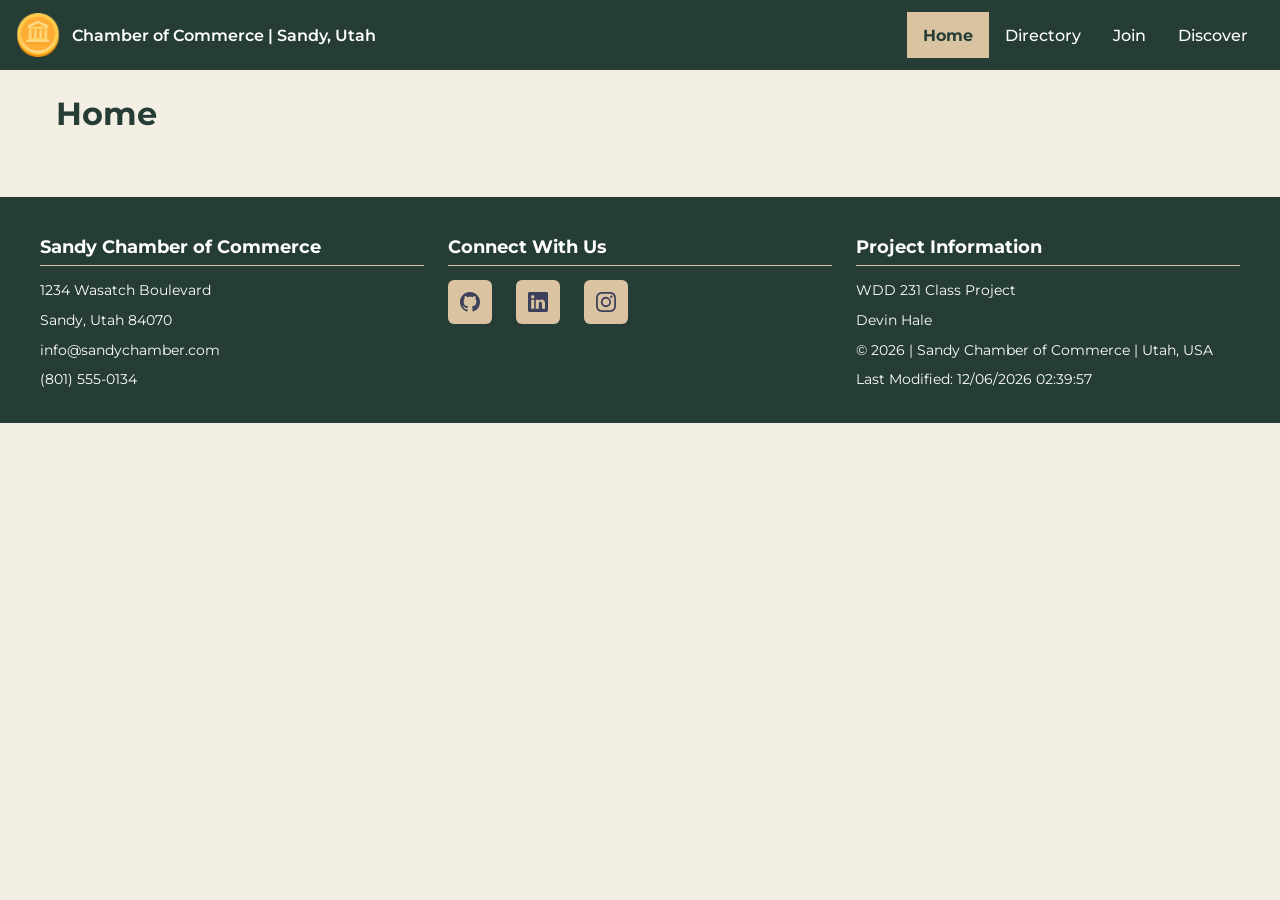
==== chamber/index.html @ 52a5d31c "wo03 Learning Activity ver1.2" ====
<!DOCTYPE html>
<html lang="en">
<head>
    <meta charset="UTF-8">
    <meta name="viewport" content="width=device-width, initial-scale=1.0">
    <title>Home | Sandy Chamber of Commerce</title>
    <meta name="author" content="Devin Hale">
    <meta name="description"
        content="Explore the Sandy Chamber of Commerce business directory to discover local businesses, services, and community members">
    
    <link rel="stylesheet" href="styles/small.css">
    <link rel="stylesheet" href="styles/larger.css">
    
    <link rel="shortcut icon" href="images/favicon.ico">
    
    <script src="scripts/date.js" defer></script>
    <script src="scripts/navigation.js" defer></script>
    
    <meta property="og:title" content="Sandy Chamber of Commerce Home">
    <meta property="og:description" content="Directory of the members of Sandy, Utah's Chamber of Commerce">
    <meta property="og:image" content="https://xylthien.github.io/wdd231/chamber/images/chamber-social.png">
    <meta property="og:url" content="https://xylthien.github.io/wdd231/chamber/directory.html">
    
    <link rel="preconnect" href="https://fonts.googleapis.com">
    <link rel="preconnect" href="https://fonts.gstatic.com" crossorigin>
    <link
        href="https://fonts.googleapis.com/css2?family=Cinzel:wght@400..900&family=Lora:ital,wght@0,400..700;1,400..700&family=Montserrat:ital,wght@0,100..900;1,100..900&family=Redaction+10:ital,wght@0,400;0,700;1,400&display=swap"
        rel="stylesheet">
</head>
<body>
    <header>
        <img src="images/favicon.ico" alt="Site Logo" width="44" height="44">
        <span>Chamber of Commerce | Sandy, Utah</span>
        <button id="ham-btn" class="hamburger" aria-label="Open navigation" aria-expanded="false"></button>
    
        <nav id="nav-bar" class="navigation">
            <ul>
                <li class="current"><a href="#" aria-current="page">Home</a></li>
                <li><a href="directory.html">Directory</a></li>
                <li><a href="#">Join</a></li>
                <li><a href="#">Discover</a></li>
            </ul>
        </nav>
    </header>
    <main>
        <h1>Home</h1>    
    </main>
    <footer>
        <div class="footer-content">
            <section class="contact-info">
                <h2>Sandy Chamber of Commerce</h2>
                <p>1234 Wasatch Boulevard</p>
                <p>Sandy, Utah 84070</p>
                <p><a href="mailto:info@sandychamber.com">info@sandychamber.com</a></p>
                <p><a href="tel:+18015550134">(801) 555-0134</a></p>
            </section>
            <section class="social">
                <h2>Connect With Us</h2>
                <div class="social-links">
                    <a href="https://github.com/xylthien/" target="_blank"><img src="images/github.svg" alt="Github"
                            width="16" height="16"></a>
                    <a href="https://www.linkedin.com/in/devin-hale-5644171a1/" target="_blank"><img
                            src="images/linkedin.svg" alt="Linked In" width="16" height="16"></a>
                    <a href="https://www.instagram.com/xylthien456/" target="_blank"><img src="images/instagram.svg"
                            alt="Instagram" width="16" height="16"></a>
                </div>
            </section>
    
            <section class="project-info">
                <h2>Project Information</h2>
                <p>WDD 231 Class Project</p>
                <p>Devin Hale</p>
                <p>&copy; <span id="currentYear"></span> | Sandy Chamber of Commerce | Utah, USA</p>
                <p>Last Modified: <span id="lastModified"></span></p>
            </section>
        </div>
    </footer>
</body>
</html>
---- chamber/styles/small.css ----
:root {
    /* Primary Colors */
    --primary-color: #263D35;
    --secondary-color: #D9C3A0;

    /* Background Colors */
    --background-color: #F4EFE5;
    --card-background: #FFFFFF;

    /* Text Colors */
    --text-color: #373737;
    --heading-color: #263D35;

    /* Borders and Accents */
    --border-color: #D9C3A0;
    --accent-color: #A66B45;

    /* Membership  Colors */
    --copper: #B87333;
    --silver: #A8A8A8;
    --gold: #D4A017;
}

/*********** UNIVERSAL ***********/

* {
    box-sizing: border-box;
}

body {
    margin: 0;
    background-color: var(--background-color);
    color: var(--text-color);
    font-family: "Montserrat", sans-serif;
}

main {
    max-width: 1200px;
    margin: 0 auto;
    padding: 1rem;
}

h1 {
    margin: 0.5rem 0 1rem;
}

h1, h2, h3 {
    color: var(--heading-color);
}

/*********** HEADER ***********/

header {
    display: grid;
    grid-template-columns: 44px 1fr 44px;
    align-items: center;
    gap: 0.75rem;
    padding: 0.75rem 1rem;
    background-color: var(--primary-color);
    color: white;
}

header img {
    width: 44px;
    height: 44px;
}

header span {
    font-size: 1rem;
    font-weight: 600;
}

.hamburger {
    width: 44px;
    height: 44px;
    border: 1px solid var(--secondary-color);
    border-radius: 6px;
    background-color: transparent;
    color: white;
    font-size: 1.5rem;
    cursor: pointer;
}

.hamburger::before {
    content: "☰";
}

/*********** NAVIGATION ***********/

.navigation {
    display: none;
    background-color: var(--primary-color);
    grid-column: 1 / -1;
}

.navigation.show {
    display: block;
}

.navigation ul {
    list-style: none;
    padding: 0;
    margin: 0;
}

.navigation a {
    display: block;
    padding: 0.85rem 1rem;
    color: white;
    text-decoration: none;
    font-weight: 500;
}

.navigation a:hover {
    background-color: var(--accent-color);
    color: white;
}

.navigation li.current a {
    background-color: var(--secondary-color);
    color: var(--primary-color);
    font-weight: 700;
}

/*********** VIEW BUTTONS ***********/

.view-buttons {
    display: flex;
    justify-content: center;
    gap: 0.75rem;
    padding: 1rem 0;
}

.view-buttons button {
    padding: 0.65rem;
    border: 2px solid var(--primary-color);
    border-radius: 6px;
    background-color: var(--primary-color);
    color: white;
    font-family: inherit;
    font-size: 1rem;
    font-weight: 600;
    cursor: pointer;
}

.view-buttons button:hover {
    background-color: var(--accent-color);
    border-color: var(--accent-color);
}

/*********** BUSINESS DIRECTORY ***********/

#business-directory {
    display: grid;
    grid-template-columns: 1fr;
    gap: 1rem;
    padding: 0;
}

#business-directory > section {
    background-color: var(--card-background);
    border: 1px solid var(--border-color);
    border-radius: 8px;
    padding: 1.25rem;
    box-shadow: 0 2px 6px rgba(0, 0, 0, 0.08);
}

#business-directory h2 {
    font-size: 1.2rem;
    margin: 0 0 0.75rem;
    padding-bottom: 0.5rem;
    border-bottom: 1px solid var(--border-color);
}

#business-directory img {
    display: block;
    width: 100%;
    aspect-ratio: 4 / 3;
    object-fit: cover;
    border-radius: 6px;
    margin-bottom: 1rem;
}

#business-directory p {
    font-size: 0.9rem;
    line-height: 1.5;
    margin: 0.5rem 0;
}

/*********** MEMBERSHIP CROWN ***********/

.copper {
    color: var(--copper);
}

.silver {
    color: var(--silver);
}

.gold {
    color: var(--gold);
}

/*********** FOOTER ***********/

footer {
    background-color: var(--primary-color);
    color: white;
    padding: 1.5rem 1rem;
    margin-top: 2rem;
}

.footer-content {
    display: grid;
    grid-template-columns: 1fr;
    gap: 1.5rem;
    max-width: 1200px;
    margin: 0 auto;
    text-align: center;
}

footer h2 {
    color: white;
    font-size: 1.1rem;
    padding-bottom: 0.5rem;
    border-bottom: 1px solid var(--secondary-color);
}

footer a {
    color: white;
    text-decoration: none;
}

footer a:focus-visible {
    outline: 2px solid var(--secondary-color);
    outline-offset: 4px;
}

footer p {
    margin: 0.5rem 0;
    font-size: 0.9rem;
    line-height: 1.5;
}

.social-links {
    display: flex;
    justify-content: center;
    align-items: center;
    gap: 1.5rem;
}

.social-links a {
    display: flex;
    justify-content: center;
    align-items: center;
    width: 44px;
    height: 44px;
    border-radius: 6px;
    background-color: var(--secondary-color);
}

.social-links img {
    width: 20px;
    height: 20px;
}
---- chamber/styles/larger.css ----
@media only screen and (min-width : 38rem) {
    header {
        grid-template-columns: 44px auto 1fr;
    }

    .hamburger {
        display: none;
    }

    .navigation {
        display: block;
        grid-column: auto;
    }

    .navigation ul {
        display: flex;
        justify-content: flex-end;
    }
    
    #business-directory {
        grid-template-columns: repeat(2, 1fr);
    }
}

@media only screen and (min-width: 60rem) {
    #business-directory {
        grid-template-columns: repeat(3, 1fr);
    }

    .footer-content {
        grid-template-columns: repeat(3, 1fr);
        text-align: left;
    }

    .social-links {
        justify-content: flex-start;
    }
}

#business-directory.list-view {
    grid-template-columns: 1fr;
}

#business-directory.list-view img {
    display: none;
}

#business-directory.list-view > section {
    padding: 0.75rem 1rem;
}

#business-directory.list-view h2 {
    margin-bottom: 0.5rem;
}

#business-directory.list-view p {
    margin: 0.25rem 0;
}
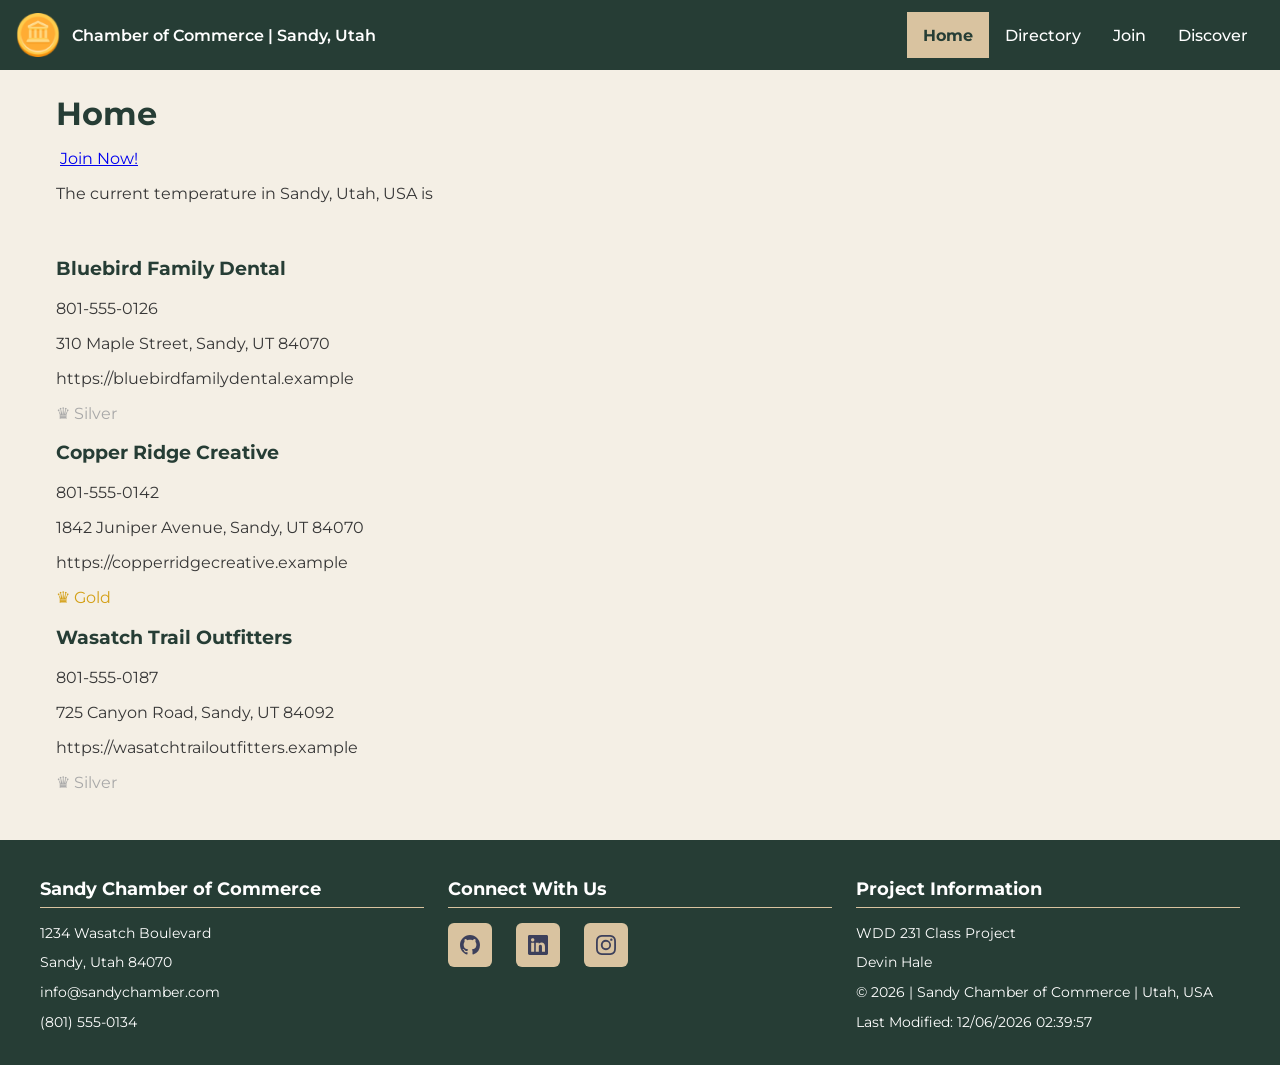
==== commit fb61b12d: "Building home functionality" ====
--- a/chamber/index.html
+++ b/chamber/index.html
@@ -15,11 +15,13 @@
     
     <script src="scripts/date.js" defer></script>
     <script src="scripts/navigation.js" defer></script>
+    <script src="scripts/weather.js" defer></script>
+    <script src="scripts/spotlights.js" defer></script>
     
     <meta property="og:title" content="Sandy Chamber of Commerce Home">
-    <meta property="og:description" content="Directory of the members of Sandy, Utah's Chamber of Commerce">
+    <meta property="og:description" content="Landing page of Sandy, Utah's Chamber of Commerce">
     <meta property="og:image" content="https://xylthien.github.io/wdd231/chamber/images/chamber-social.png">
-    <meta property="og:url" content="https://xylthien.github.io/wdd231/chamber/directory.html">
+    <meta property="og:url" content="https://xylthien.github.io/wdd231/chamber/index.html">
     
     <link rel="preconnect" href="https://fonts.googleapis.com">
     <link rel="preconnect" href="https://fonts.gstatic.com" crossorigin>
@@ -43,7 +45,32 @@
         </nav>
     </header>
     <main>
-        <h1>Home</h1>    
+        <h1>Home</h1>
+        <section class="hero">
+            <img src="" alt="">
+            <a href="#">Join Now!</a>
+        </section>
+
+        <section id="current-events">
+
+        </section>
+
+        <section id="weather">
+            <div id="current-weather">
+                <p>The current temperature in Sandy, Utah, USA is <span id="current-temp"></span></p>
+                <figure>
+                    <img id="weather-icon" src="" alt="">
+                    <figcaption></figcaption>
+                </figure>
+            </div>
+            <div id="forecast">
+
+            </div>
+        </section>
+
+        <section id="spotlights">
+
+        </section>    
     </main>
     <footer>
         <div class="footer-content">
--- a/chamber/styles/small.css
+++ b/chamber/styles/small.css
@@ -121,6 +121,9 @@
     color: var(--primary-color);
     font-weight: 700;
 }
+
+/*********** HOME ***********/
+
 
 /*********** VIEW BUTTONS ***********/
 
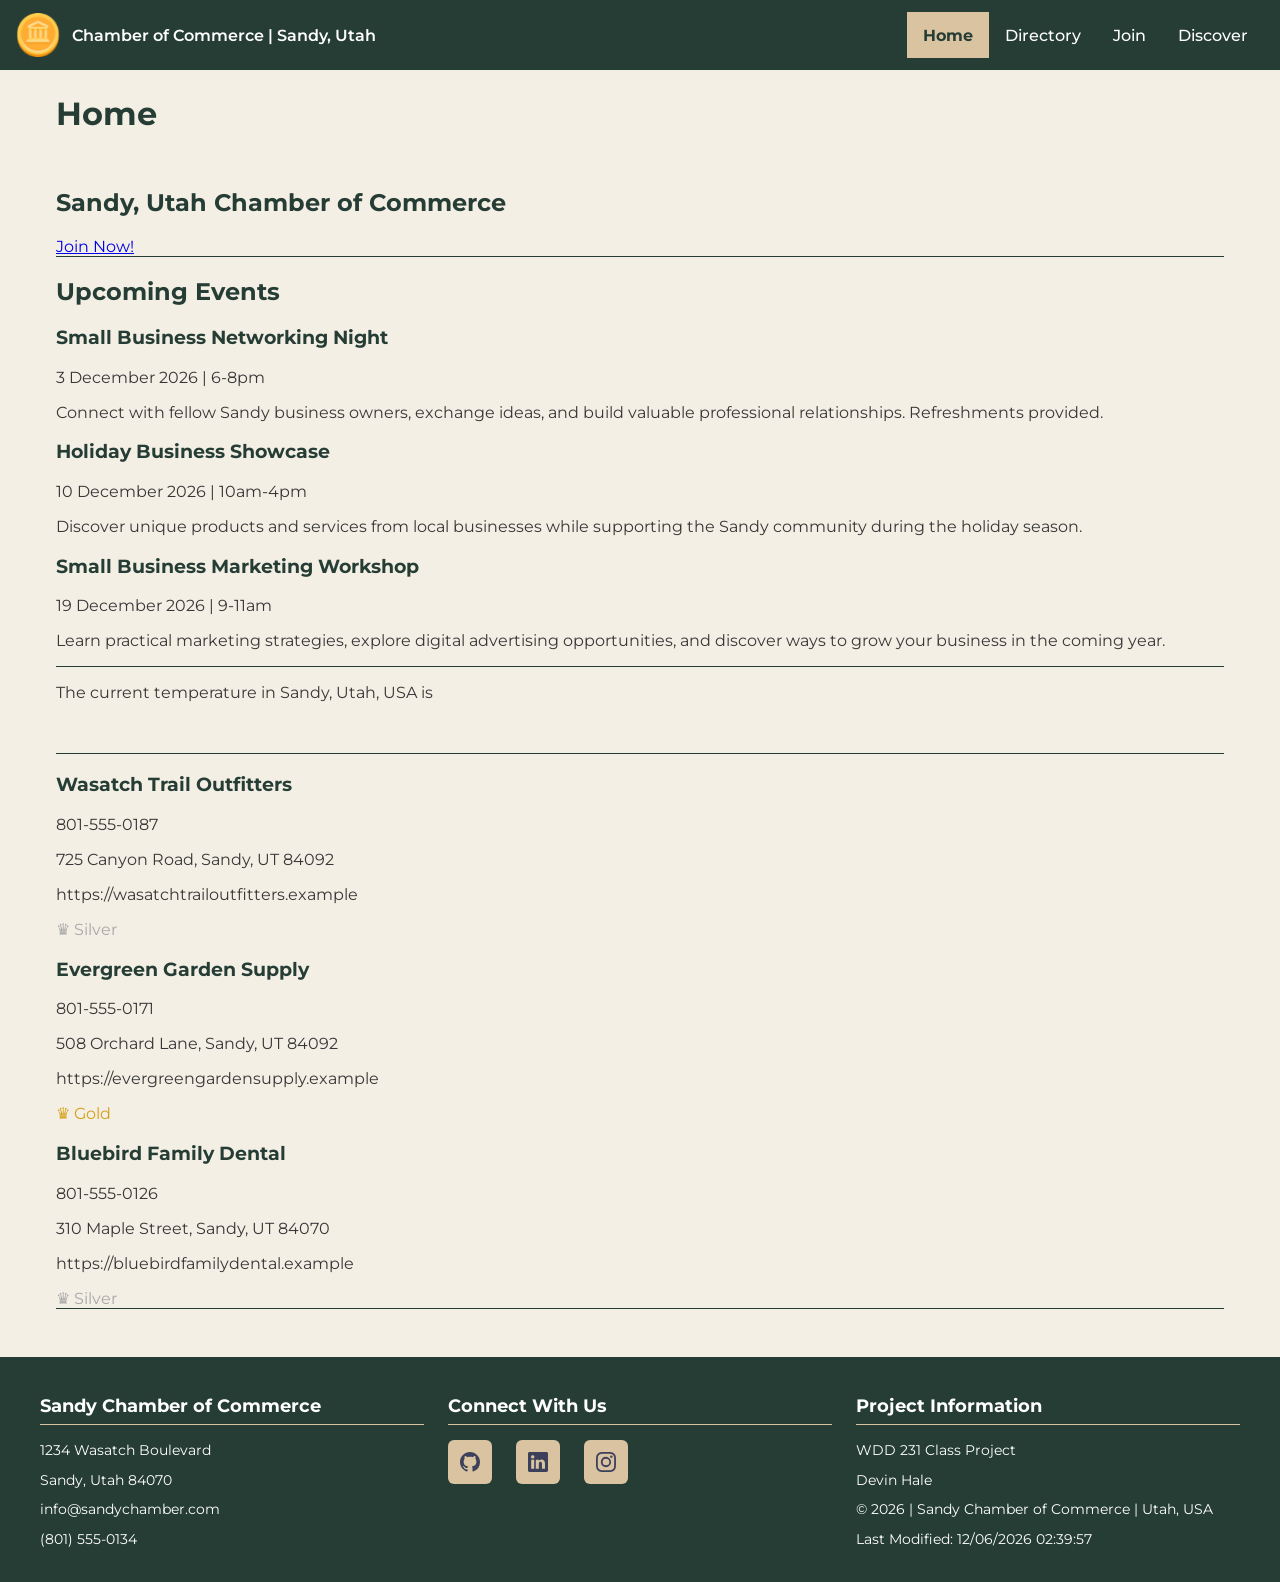
==== commit 12be2e6d: "20 Nov html updates" ====
--- a/chamber/index.html
+++ b/chamber/index.html
@@ -47,12 +47,34 @@
     <main>
         <h1>Home</h1>
         <section class="hero">
-            <img src="" alt="">
+            <img src="https://placehold.co/800x400" alt="">
+            <h2>Sandy, Utah Chamber of Commerce</h2>
             <a href="#">Join Now!</a>
         </section>
 
         <section id="current-events">
-
+            <h2>Upcoming Events</h2>
+            <section class="event">
+                <h3>Small Business Networking Night</h3>
+                <p>3 December 2026 | 6-8pm</p>
+                <p>Connect with fellow Sandy business owners, exchange ideas, 
+                    and build valuable professional relationships. 
+                    Refreshments provided.</p>
+            </section>
+            <section class="event">
+                <h3>Holiday Business Showcase</h3>
+                <p>10 December 2026 | 10am-4pm</p>
+                <p>Discover unique products and services from local businesses 
+                    while supporting the Sandy community during the holiday 
+                    season.</p>
+            </section>
+            <section class="event">
+                <h3>Small Business Marketing Workshop</h3>
+                <p>19 December 2026 | 9-11am</p>
+                <p>Learn practical marketing strategies, explore digital 
+                    advertising opportunities, and discover ways to grow 
+                    your business in the coming year.</p>
+            </section>
         </section>
 
         <section id="weather">
--- a/chamber/styles/small.css
+++ b/chamber/styles/small.css
@@ -123,7 +123,9 @@
 }
 
 /*********** HOME ***********/
-
+main > section {
+    border-bottom: 1px solid var(--primary-color);
+}
 
 /*********** VIEW BUTTONS ***********/
 
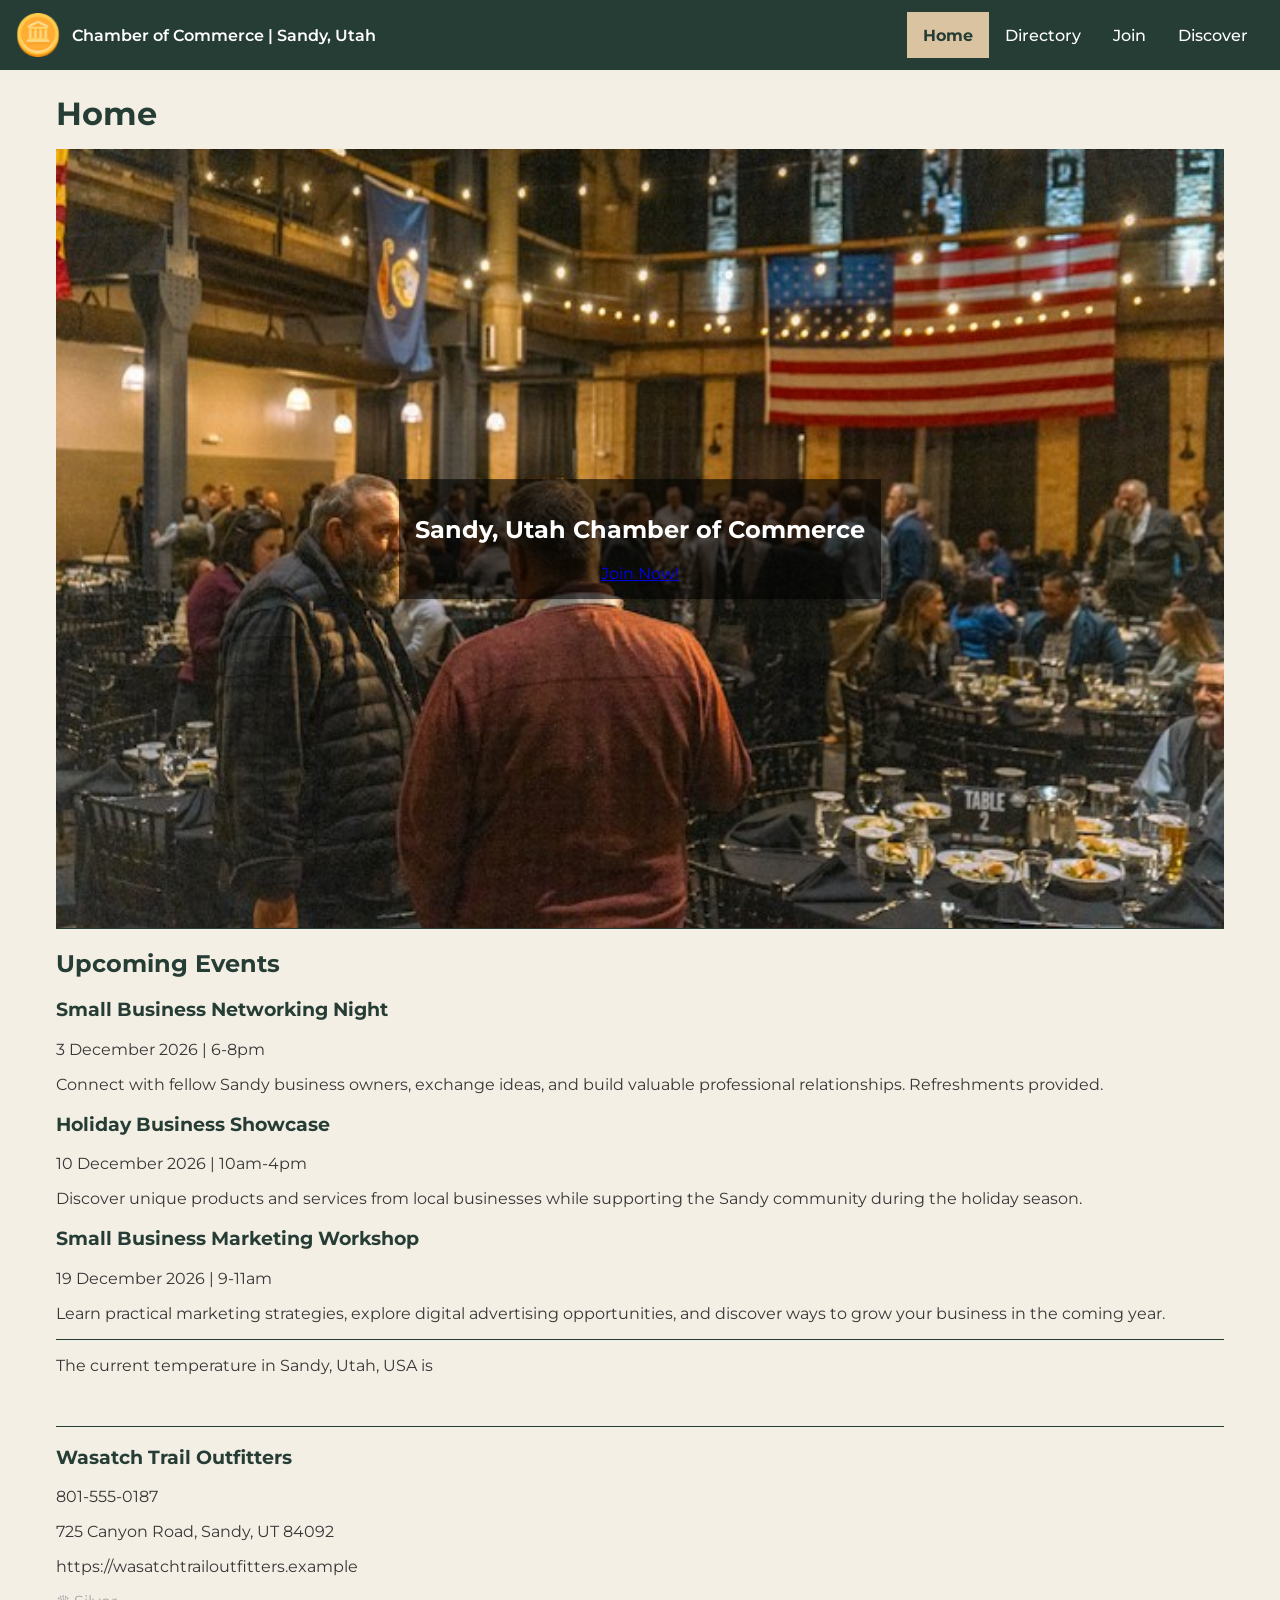
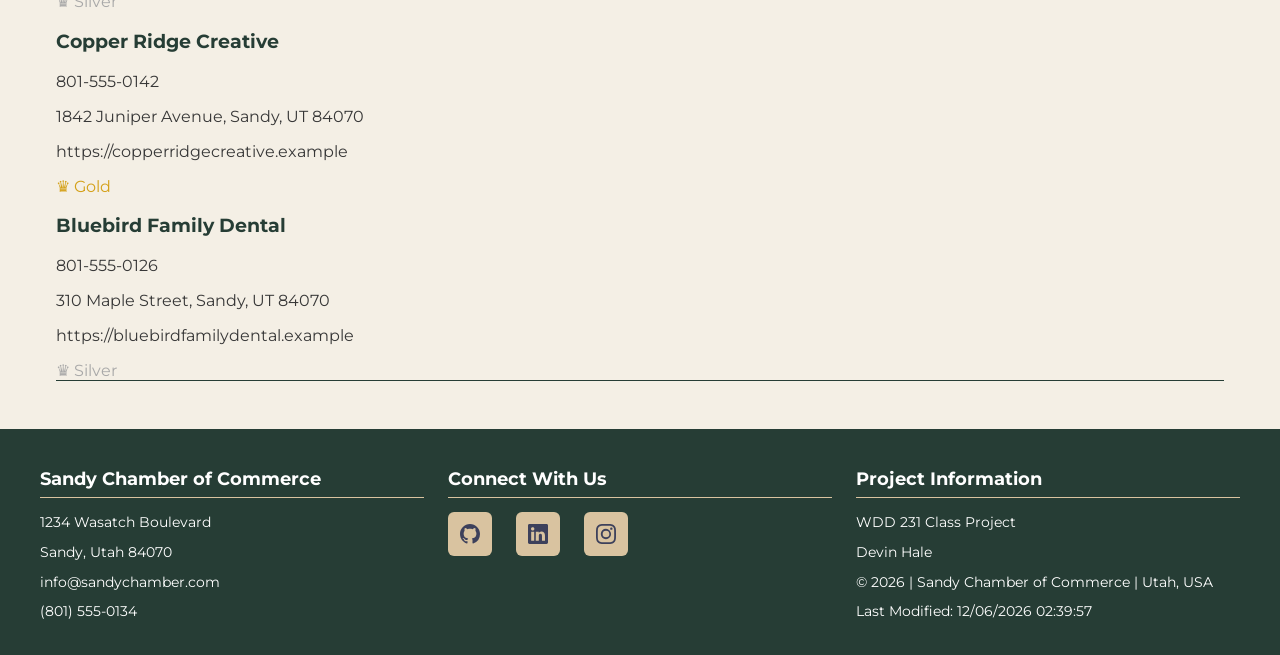
==== commit d6ccf4cc: "hero img found" ====
--- a/chamber/index.html
+++ b/chamber/index.html
@@ -47,9 +47,11 @@
     <main>
         <h1>Home</h1>
         <section class="hero">
-            <img src="https://placehold.co/800x400" alt="">
-            <h2>Sandy, Utah Chamber of Commerce</h2>
-            <a href="#">Join Now!</a>
+            <img src="images/hero.jpg" alt="Sandy, Utah Chamber of Commerce">
+            <div class="hero-content">
+                <h2>Sandy, Utah Chamber of Commerce</h2>
+                <a href="#">Join Now!</a>
+            </div>
         </section>
 
         <section id="current-events">
--- a/chamber/styles/small.css
+++ b/chamber/styles/small.css
@@ -120,6 +120,32 @@
     background-color: var(--secondary-color);
     color: var(--primary-color);
     font-weight: 700;
+}
+
+/*********** HERO ***********/
+.hero {
+    position: relative;
+}
+
+.hero img {
+    display: block;
+    width: 100%;
+}
+
+.hero-content {
+    position: absolute;
+    top: 50%;
+    left: 50%;
+    transform: translate(-50%, -50%);
+    background-color: rgb(0 0 0 / 60%);
+    color: white;
+    padding: 1rem;
+    max-width: 90%;
+    text-align: center;
+}
+
+.hero-content h2 {
+    color: inherit;
 }
 
 /*********** HOME ***********/
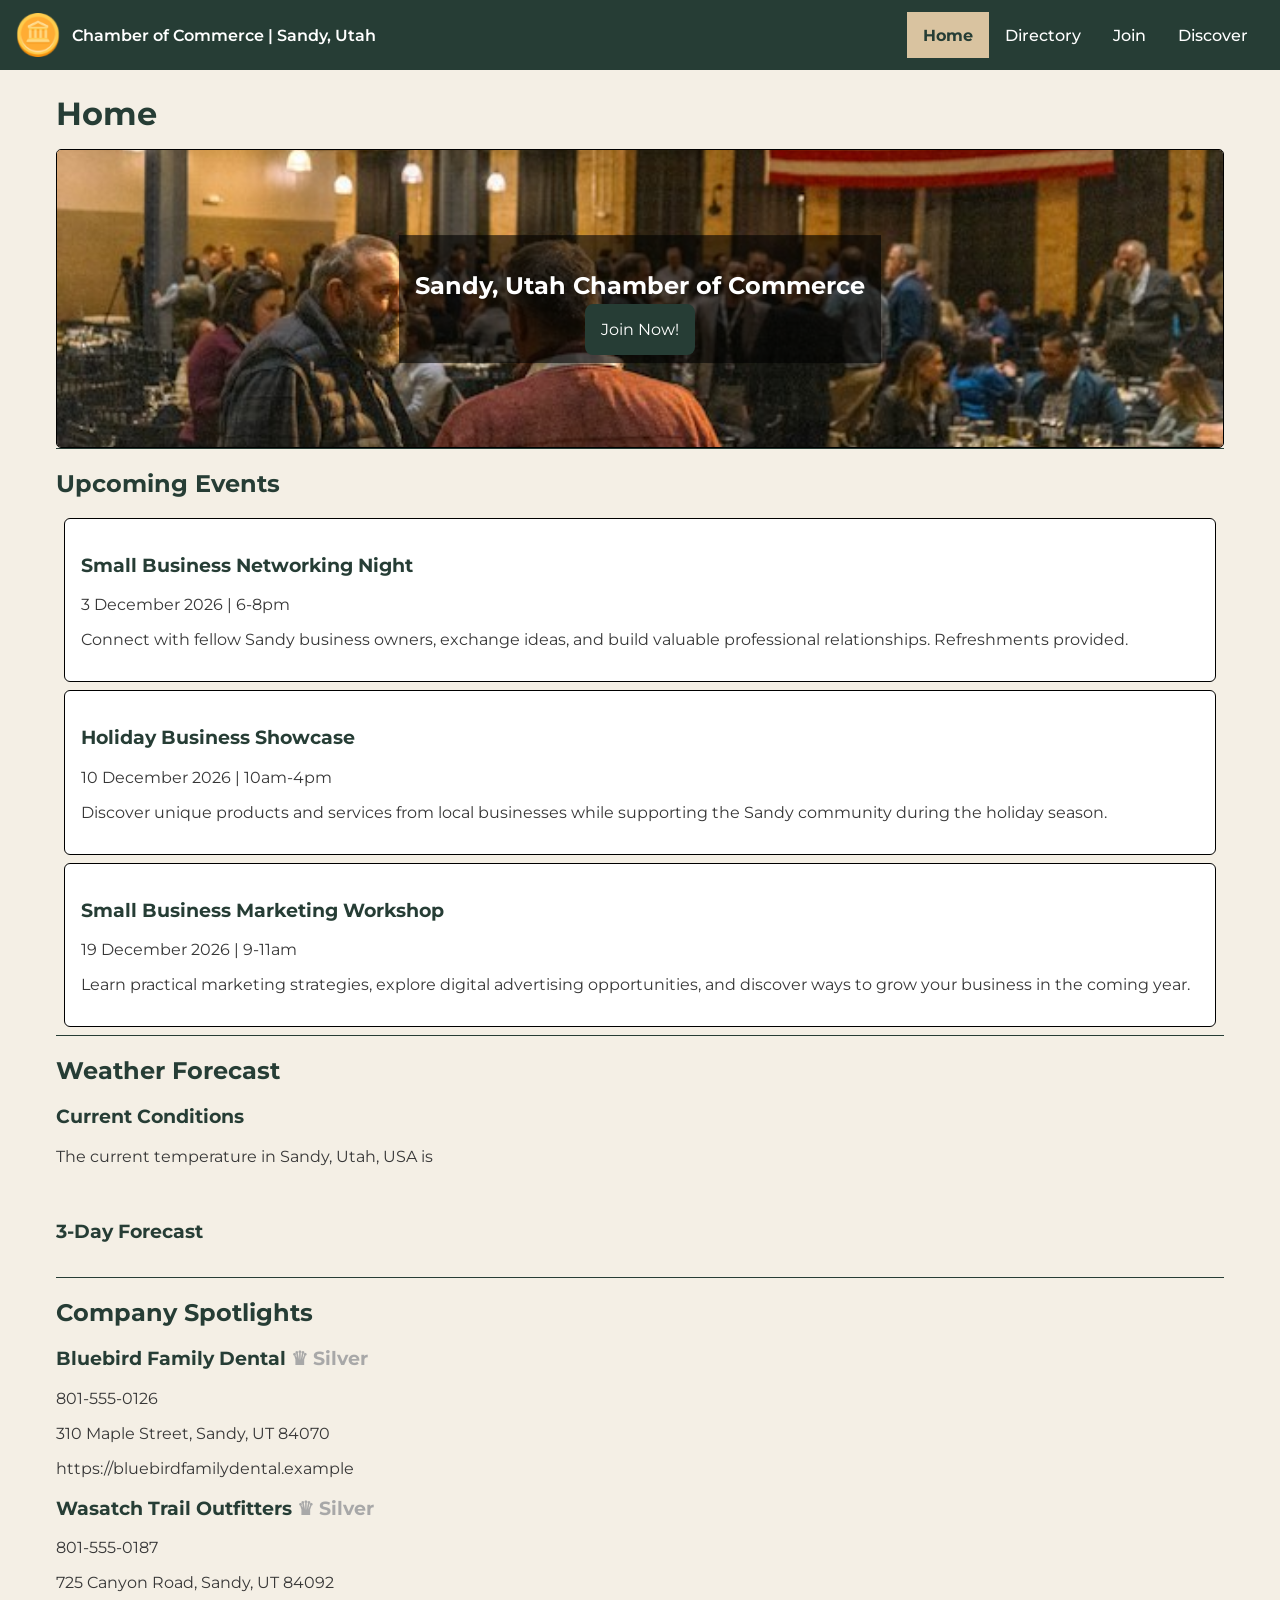
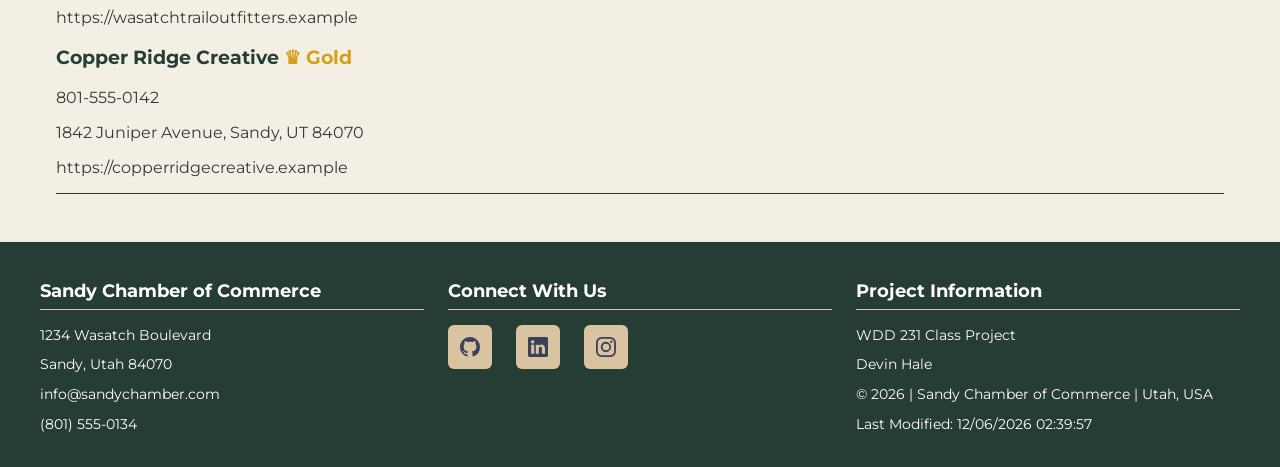
==== commit e4425dd2: "weather icon shadows" ====
--- a/chamber/index.html
+++ b/chamber/index.html
@@ -80,6 +80,8 @@
         </section>
 
         <section id="weather">
+            <h2>Weather Forecast</h2>
+            <h3>Current Conditions</h3>
             <div id="current-weather">
                 <p>The current temperature in Sandy, Utah, USA is <span id="current-temp"></span></p>
                 <figure>
@@ -87,13 +89,15 @@
                     <figcaption></figcaption>
                 </figure>
             </div>
+            
+            <h3>3-Day Forecast</h3>
             <div id="forecast">
-
+                
             </div>
         </section>
 
         <section id="spotlights">
-
+            <h2>Company Spotlights</h2>
         </section>    
     </main>
     <footer>
--- a/chamber/styles/small.css
+++ b/chamber/styles/small.css
@@ -125,11 +125,17 @@
 /*********** HERO ***********/
 .hero {
     position: relative;
+    height: 300px;
+    overflow: hidden;
 }
 
 .hero img {
     display: block;
     width: 100%;
+    height: 100%;
+    object-fit: cover;
+    border: 1px solid black;
+    border-radius: 5px;
 }
 
 .hero-content {
@@ -139,18 +145,56 @@
     transform: translate(-50%, -50%);
     background-color: rgb(0 0 0 / 60%);
     color: white;
-    padding: 1rem;
+    padding: 1rem 1rem 1.5rem;
     max-width: 90%;
     text-align: center;
 }
 
 .hero-content h2 {
     color: inherit;
+}
+
+.hero a {
+    text-decoration: none;
+    color: white;
+    background-color: var(--heading-color);
+    padding: 1rem;
+    border-radius: 8px;
 }
 
 /*********** HOME ***********/
 main > section {
     border-bottom: 1px solid var(--primary-color);
+}
+
+/*********** EVENTS ***********/
+#current-events section {
+    border: 1px solid black;
+    border-radius: 6px;
+    padding: 1rem;
+    margin: .5rem;
+    background-color: var(--card-background);
+}
+
+/*********** WEATHER ***********/
+#forecast {
+    display: grid;
+    grid-template-columns: repeat(3, minmax(0, 1fr));
+    gap: 0.5rem;
+    padding: 0.5rem 0;
+}
+
+.forecast-card {
+    min-width: 0;
+    padding: 0.5rem;
+    text-align: center;
+    background-color: var(--card-background);
+    border: 1px solid var(--border-color);
+    border-radius: 8px;
+}
+
+.forecast-card img {
+    filter: drop-shadow(1px 1px 1px #373737);
 }
 
 /*********** VIEW BUTTONS ***********/
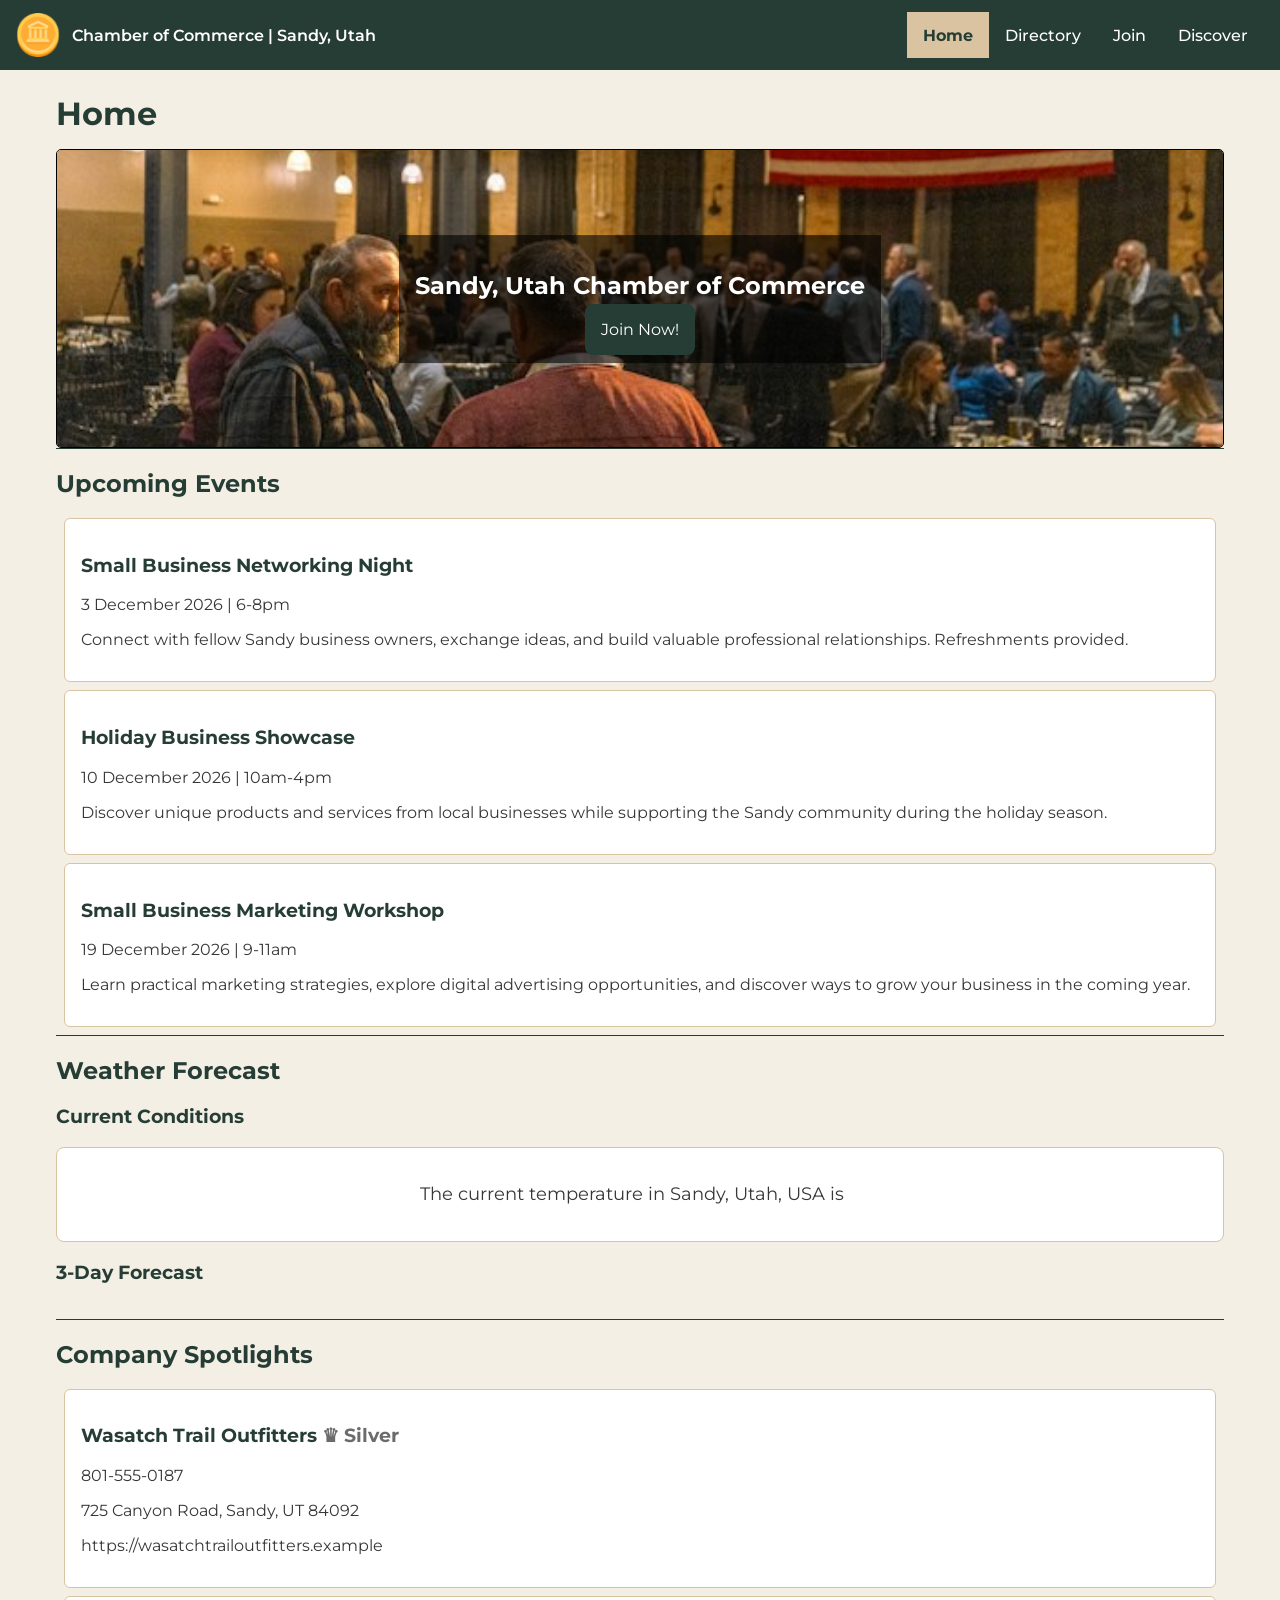
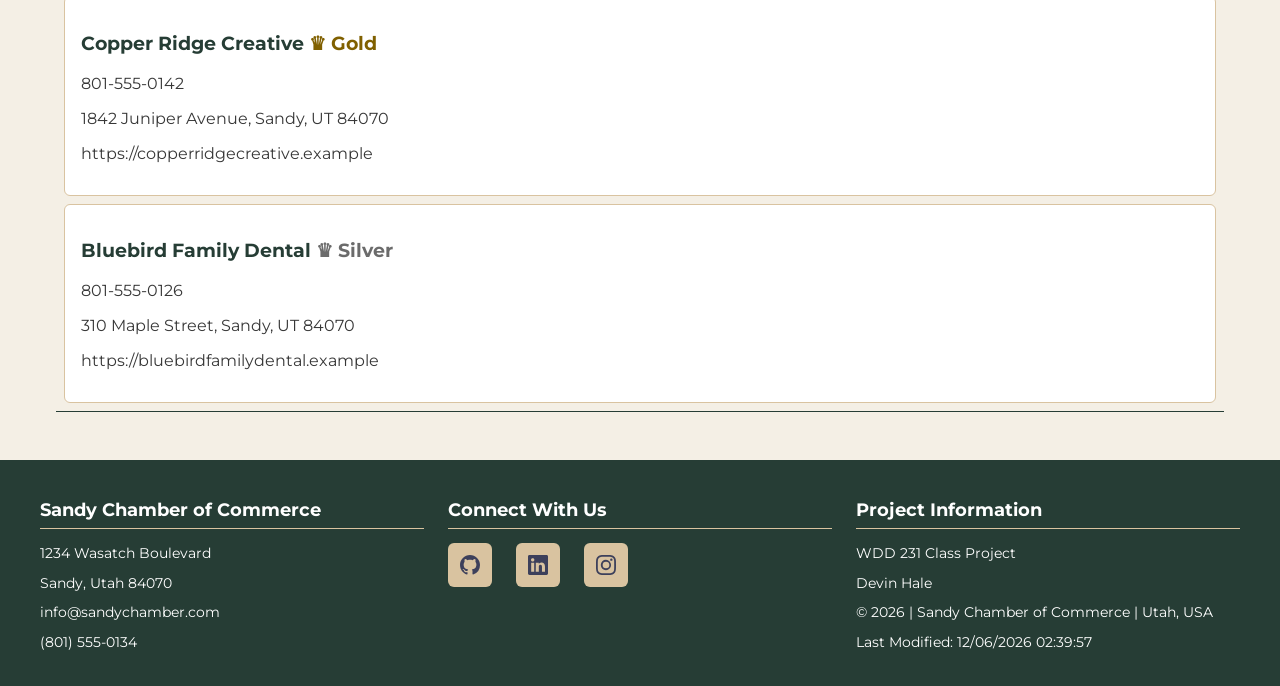
==== commit 25d88482: "home ver1.0.1" ====
--- a/chamber/index.html
+++ b/chamber/index.html
@@ -6,7 +6,7 @@
     <title>Home | Sandy Chamber of Commerce</title>
     <meta name="author" content="Devin Hale">
     <meta name="description"
-        content="Explore the Sandy Chamber of Commerce business directory to discover local businesses, services, and community members">
+        content="Discover the Sandy Chamber of Commerce, explore local business events, check the weather, and connect with businesses in Sandy, Utah.">
     
     <link rel="stylesheet" href="styles/small.css">
     <link rel="stylesheet" href="styles/larger.css">
@@ -47,7 +47,7 @@
     <main>
         <h1>Home</h1>
         <section class="hero">
-            <img src="images/hero.jpg" alt="Sandy, Utah Chamber of Commerce">
+            <img src="images/hero.jpg" alt="Gathering of members at the EXAMPLE PLACE">
             <div class="hero-content">
                 <h2>Sandy, Utah Chamber of Commerce</h2>
                 <a href="#">Join Now!</a>
@@ -89,7 +89,7 @@
                     <figcaption></figcaption>
                 </figure>
             </div>
-            
+
             <h3>3-Day Forecast</h3>
             <div id="forecast">
                 
--- a/chamber/styles/small.css
+++ b/chamber/styles/small.css
@@ -16,9 +16,9 @@
     --accent-color: #A66B45;
 
     /* Membership  Colors */
-    --copper: #B87333;
-    --silver: #A8A8A8;
-    --gold: #D4A017;
+    --copper: #8A4B1F;
+    --silver: #6B6B6B;
+    --gold: #806000;
 }
 
 /*********** UNIVERSAL ***********/
@@ -169,7 +169,7 @@
 
 /*********** EVENTS ***********/
 #current-events section {
-    border: 1px solid black;
+    border: 1px solid var(--border-color);
     border-radius: 6px;
     padding: 1rem;
     margin: .5rem;
@@ -177,6 +177,31 @@
 }
 
 /*********** WEATHER ***********/
+#current-weather {
+    display: flex;
+    justify-content: center;
+    align-items: center;
+    gap: 1rem;
+    padding: 1rem;
+    background-color: var(--card-background);
+    border: 1px solid var(--border-color);
+    border-radius: 8px;
+}
+
+#current-weather p {
+    font-size: 1.1rem;
+    line-height: 1.5;
+}
+
+#current-weather figure {
+    margin: 0;
+    text-align: center;
+}
+
+#current-weather img {
+    filter: drop-shadow(1px 1px 1px #373737);
+}
+
 #forecast {
     display: grid;
     grid-template-columns: repeat(3, minmax(0, 1fr));
@@ -193,8 +218,31 @@
     border-radius: 8px;
 }
 
+.forecast-card h3 {
+    margin: 0 0 0.5rem;
+    padding-bottom: 0.5rem;
+    border-bottom: 1px solid var(--border-color);
+    font-size: 1rem;
+}
+
 .forecast-card img {
     filter: drop-shadow(1px 1px 1px #373737);
+}
+
+.forecast-temp {
+    font-size: 1.2rem;
+    font-weight: 700;
+    color: var(--primary-color);
+    margin: 0.5rem 0 0;
+}
+
+/*********** SPOTLIGHTS ***********/
+#spotlights section {
+    border: 1px solid var(--border-color);
+    border-radius: 6px;
+    padding: 1rem;
+    margin: .5rem;
+    background-color: var(--card-background);
 }
 
 /*********** VIEW BUTTONS ***********/
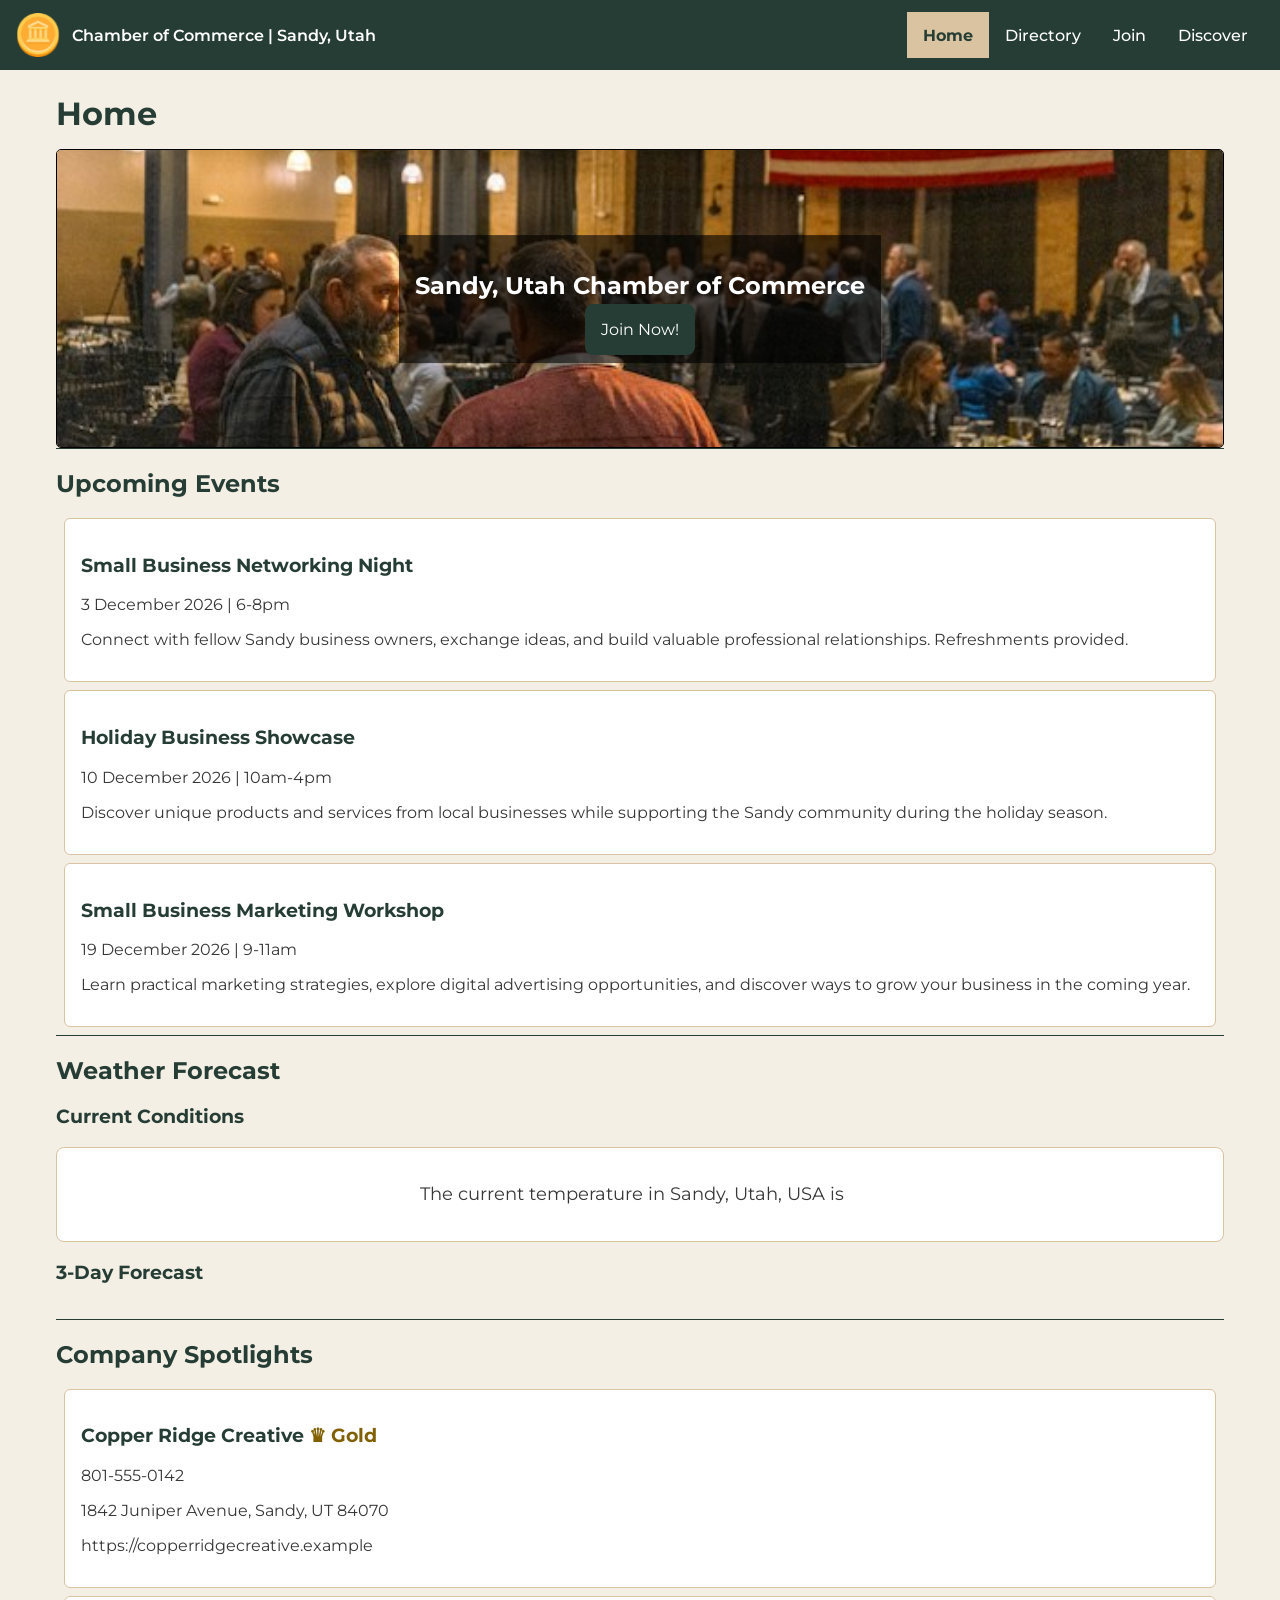
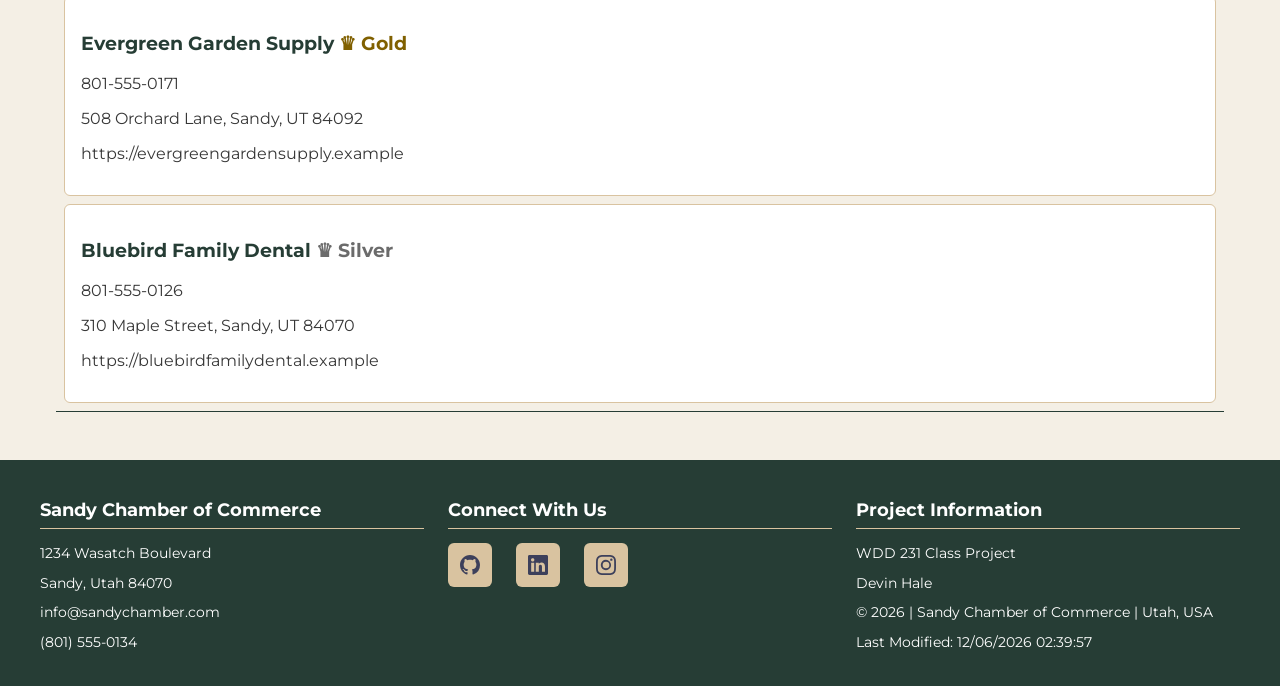
==== commit 3064237b: "Beginning work on W04 Join Page" ====
--- a/chamber/index.html
+++ b/chamber/index.html
@@ -39,7 +39,7 @@
             <ul>
                 <li class="current"><a href="#" aria-current="page">Home</a></li>
                 <li><a href="directory.html">Directory</a></li>
-                <li><a href="#">Join</a></li>
+                <li><a href="join.html">Join</a></li>
                 <li><a href="#">Discover</a></li>
             </ul>
         </nav>
--- a/chamber/styles/small.css
+++ b/chamber/styles/small.css
@@ -123,6 +123,7 @@
 }
 
 /*********** HERO ***********/
+
 .hero {
     position: relative;
     height: 300px;
@@ -163,11 +164,13 @@
 }
 
 /*********** HOME ***********/
+
 main > section {
     border-bottom: 1px solid var(--primary-color);
 }
 
 /*********** EVENTS ***********/
+
 #current-events section {
     border: 1px solid var(--border-color);
     border-radius: 6px;
@@ -177,6 +180,7 @@
 }
 
 /*********** WEATHER ***********/
+
 #current-weather {
     display: flex;
     justify-content: center;
@@ -237,12 +241,71 @@
 }
 
 /*********** SPOTLIGHTS ***********/
+
 #spotlights section {
     border: 1px solid var(--border-color);
     border-radius: 6px;
     padding: 1rem;
     margin: .5rem;
     background-color: var(--card-background);
+}
+
+/*********** JOIN US ***********/
+
+.levels {
+    border: 1px solid var(--border-color);
+    border-radius: 6px;
+    padding: 1rem;
+    margin: .5rem;
+    background-color: var(--card-background);
+}
+
+/*********** FORM ***********/
+
+.join {
+    padding: 1rem;
+    margin: .75rem 0;
+}
+
+.join div {
+    margin-bottom: 1rem;
+}
+
+.join > div > label {
+    display: block;
+    margin-bottom: 0.25rem;
+}
+
+.join input {
+    padding-left: 10px;
+}
+
+.join input[value] {
+    color: gray;
+}
+
+.join label:has(+ input[required])::after,
+.join label:has(+ select[required])::after { /* Thank you Google! */
+    content: " *";
+    color: red;
+    font-weight: bold;
+}
+
+.join input[type="text"],
+.join input[type="tel"],
+.join select {
+    width: 100%;
+    min-height: 45px;
+}
+
+.join input[type="submit"] {
+    padding: 1rem;
+    border: none;
+    box-shadow: 1px 1px 4px #999;
+    background-color: var(--primary-color);
+    color: white;
+    font-weight: bold;
+    width: 50%;
 }
 
 /*********** VIEW BUTTONS ***********/
--- a/chamber/styles/larger.css
+++ b/chamber/styles/larger.css
@@ -1,3 +1,26 @@
+:root {
+    /* Primary Colors */
+    --primary-color: #263D35;
+    --secondary-color: #D9C3A0;
+
+    /* Background Colors */
+    --background-color: #F4EFE5;
+    --card-background: #FFFFFF;
+
+    /* Text Colors */
+    --text-color: #373737;
+    --heading-color: #263D35;
+
+    /* Borders and Accents */
+    --border-color: #D9C3A0;
+    --accent-color: #A66B45;
+
+    /* Membership  Colors */
+    --copper: #8A4B1F;
+    --silver: #6B6B6B;
+    --gold: #806000;
+}
+
 @media only screen and (min-width : 38rem) {
     header {
         grid-template-columns: 44px auto 1fr;
@@ -19,6 +42,15 @@
     
     #business-directory {
         grid-template-columns: repeat(2, 1fr);
+    }
+
+    #joinUs {
+        display: grid;
+        grid-template-columns: 2fr 1fr;
+    }
+
+    .join {
+        border-right: 1px solid var(--border-color);
     }
 }
 
